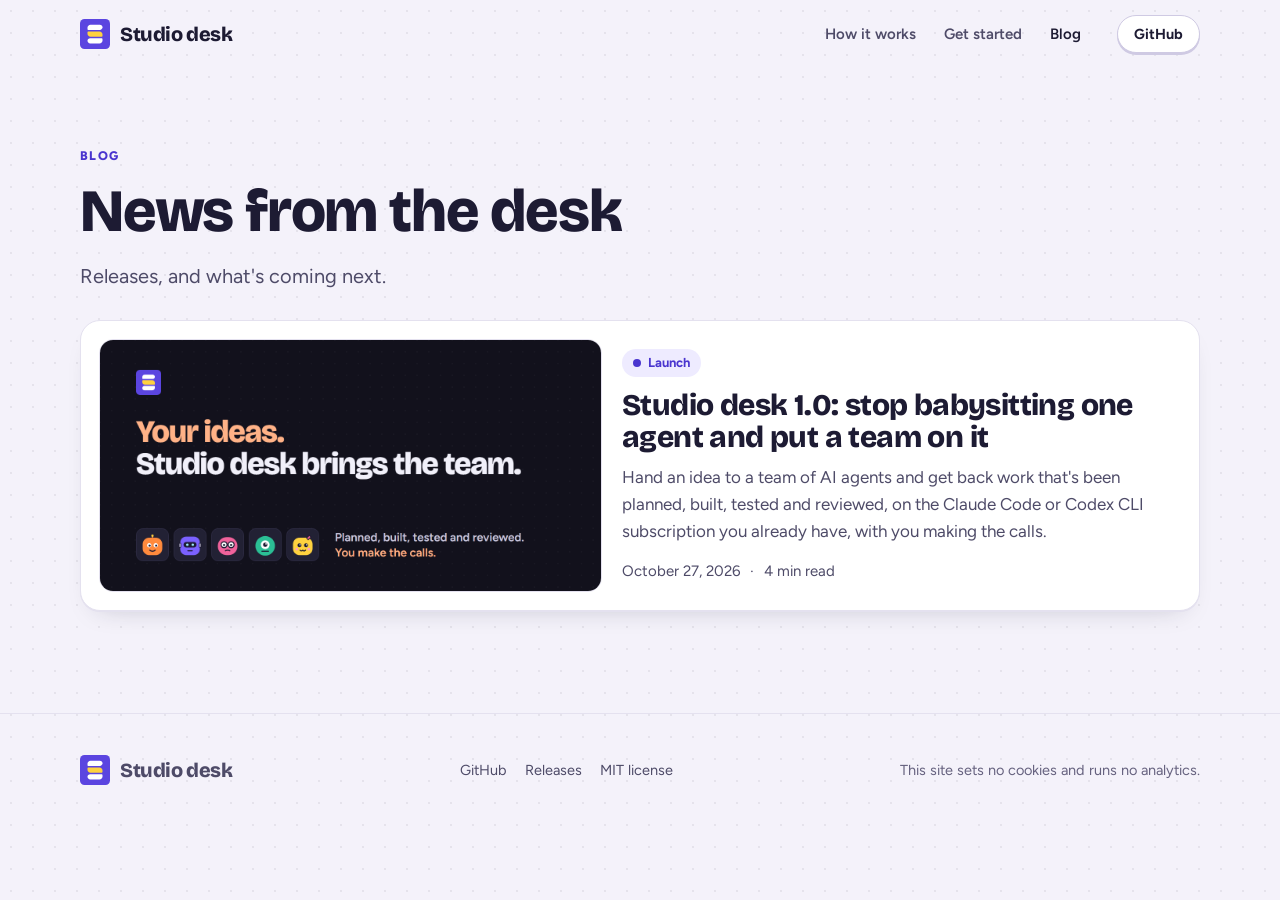
==== blog/index.html @ 4adb3b10 "Studio desk's landing page and launch post, in the app's own look Co-Authored-By: Claude Opus 5.5 <n" ====
<!doctype html>
<html lang="en">
  <head>
    <meta charset="utf-8" />
    <meta name="viewport" content="width=device-width, initial-scale=1" />
    <title>Blog · Studio desk</title>
    <meta name="description" content="News from Studio desk: releases, and what's coming next." />
    <meta name="theme-color" content="#12111c" media="(prefers-color-scheme: dark)" />
    <meta name="theme-color" content="#f4f2fa" media="(prefers-color-scheme: light)" />
    <link rel="canonical" href="https://studiodesk.github.io/blog/" />
    <link rel="icon" type="image/svg+xml" href="../assets/logo.svg" />
    <link rel="preload" href="../assets/fonts/bricolage-grotesque-latin-opsz-normal.woff2" as="font" type="font/woff2" crossorigin />
    <link rel="preload" href="../assets/fonts/figtree-latin-wght-normal.woff2" as="font" type="font/woff2" crossorigin />
    <link rel="stylesheet" href="../assets/site.css" />
    <meta property="og:type" content="website" />
    <meta property="og:site_name" content="Studio desk" />
    <meta property="og:title" content="The Studio desk blog" />
    <meta property="og:description" content="News from Studio desk: releases, and what's coming next." />
    <meta property="og:url" content="https://studiodesk.github.io/blog/" />
    <meta property="og:image" content="https://studiodesk.github.io/assets/social-preview.png" />
    <meta name="twitter:card" content="summary_large_image" />
    <script>
      document.documentElement.classList.add('js');
    </script>
    <script src="../assets/site.js" defer></script>
  </head>
  <body>
    <a class="skip" href="#main">Skip to the posts</a>

    <header class="nav">
      <div class="wrap nav__inner">
        <a class="brand" href="../"><img src="../assets/logo.svg" alt="" width="30" height="30" />Studio desk</a>
        <nav class="nav__links" aria-label="Site">
          <a class="nav__hide" href="../#how">How it works</a>
          <a class="nav__hide" href="../#start">Get started</a>
          <a href="./" aria-current="page">Blog</a>
        </nav>
        <a class="btn btn--sm" href="https://github.com/studiodesk/studio-desk">GitHub</a>
      </div>
    </header>

    <main id="main" class="wrap">
      <header class="post-head">
        <span class="eyebrow enter" style="--i: 0">Blog</span>
        <h1 class="enter" style="--i: 1; margin-top: 12px">News from the desk</h1>
        <p class="lead enter" style="--i: 2">Releases, and what's coming next.</p>
      </header>
      <ul class="posts">
        <li class="enter" style="--i: 3">
          <a class="post-card card" href="studio-desk-1-0/">
            <img src="../assets/social-preview.png" width="1280" height="640" alt="" />
            <div>
              <span class="chip chip--brand"><span class="chip__dot"></span>Launch</span>
              <h2 style="margin-top: 12px">Studio desk 1.0: stop babysitting one agent and put a team on it</h2>
              <p>
                Hand an idea to a team of AI agents and get back work that's been planned, built, tested and reviewed, on
                the Claude Code or Codex CLI subscription you already have, with you making the calls.
              </p>
              <p class="post-meta"><time datetime="2026-10-27">October 27, 2026</time><span aria-hidden="true">·</span><span>4 min read</span></p>
            </div>
          </a>
        </li>
      </ul>
      <div style="height: clamp(56px, 8vw, 104px)"></div>
    </main>

    <footer class="footer">
      <div class="wrap footer__inner">
        <a class="brand" href="../"><img src="../assets/logo.svg" alt="" width="30" height="30" />Studio desk</a>
        <nav aria-label="More">
          <a href="https://github.com/studiodesk/studio-desk">GitHub</a>
          <a href="https://github.com/studiodesk/studio-desk/releases">Releases</a>
          <a href="https://github.com/studiodesk/studio-desk/blob/main/LICENSE">MIT license</a>
        </nav>
        <p>This site sets no cookies and runs no analytics.</p>
      </div>
    </footer>
  </body>
</html>
---- assets/site.css ----
/* Studio desk's site. Colors, type, cards, chips, buttons and the agents' motion come from the app's design system
   (dashboard/src/design: tokens.css and bundle.css), so the site and the app look like one product. Dark is the
   app's first theme; the site follows the visitor's system. Every font is served from here; nothing is fetched from
   anywhere else, and nothing tracks the visitor. */

@font-face {
  font-family: 'Bricolage Grotesque';
  src: url(fonts/bricolage-grotesque-latin-opsz-normal.woff2) format('woff2-variations');
  font-weight: 200 800;
  font-display: swap;
}
@font-face {
  font-family: 'Figtree';
  src: url(fonts/figtree-latin-wght-normal.woff2) format('woff2-variations');
  font-weight: 300 900;
  font-display: swap;
}
@font-face {
  font-family: 'JetBrains Mono';
  src: url(fonts/jetbrains-mono-latin-wght-normal.woff2) format('woff2-variations');
  font-weight: 100 800;
  font-display: swap;
}

:root {
  color-scheme: dark;
  --bg: #12111c;
  --bg-dot: rgba(255, 255, 255, 0.045);
  --surface: #1b1a29;
  --surface-2: #222134;
  --ink: #f1f0fa;
  --ink-2: #c9c6dd;
  --ink-3: #a29ebd;
  --line: #2c2a41;
  --line-2: #3b3956;
  --brand: #6b57f2;
  --brand-press: #5641e0;
  --brand-soft: #2a2552;
  --brand-text: #b9afff;
  --link-hover: #d6cfff;
  --you: #ffb287;
  --you-soft: #3b2417;
  --you-dot: #ff8a4c;
  --live: #86d3f8;
  --live-soft: #12303f;
  --live-dot: #3db5f0;
  --ok: #86e3b4;
  --ok-soft: #12301f;
  --ok-dot: #3ccb83;
  --wait: #bebad4;
  --wait-soft: #26253a;
  --bad: #ffa1c3;
  --bad-soft: #3a1727;
  --bad-dot: #f0679a;
  --code-bg: #15141f;
  --nav-bg: rgba(18, 17, 28, 0.78);
  --glow: rgba(107, 87, 242, 0.22);
  --shadow-card: 0 1px 0 rgba(0, 0, 0, 0.4), 0 14px 30px -18px rgba(0, 0, 0, 0.7);
  --shadow-lift: 0 1px 0 rgba(0, 0, 0, 0.4), 0 24px 44px -22px rgba(0, 0, 0, 0.8);
  --shadow-button: 0 2px 0 #3b3956;
  --shadow-button-primary: 0 3px 0 #5641e0;
  --font-display: 'Bricolage Grotesque', 'Figtree', system-ui, sans-serif;
  --font-sans: 'Figtree', system-ui, -apple-system, 'Segoe UI', sans-serif;
  --font-mono: 'JetBrains Mono', ui-monospace, 'Cascadia Mono', Consolas, monospace;
  --radius-sm: 8px;
  --radius-md: 14px;
  --radius-lg: 16px;
  --radius-xl: 20px;
  --ease: cubic-bezier(0.2, 0.7, 0.2, 1);
  --page: 1120px;
  --gutter: clamp(16px, 4vw, 32px);
}
@media (prefers-color-scheme: light) {
  :root {
    color-scheme: light;
    --bg: #f4f2fa;
    --bg-dot: rgba(29, 27, 51, 0.07);
    --surface: #ffffff;
    --surface-2: #f8f7fc;
    --ink: #1d1b33;
    --ink-2: #4e4b68;
    --ink-3: #66627f;
    --line: #e4e1ef;
    --line-2: #cfcae3;
    --brand: #5b45e0;
    --brand-press: #3f2bb8;
    --brand-soft: #eeebff;
    --brand-text: #4a35cf;
    --link-hover: #3f2bb8;
    --you: #b3420a;
    --you-soft: #ffeee3;
    --you-dot: #f26a21;
    --live: #0b6a99;
    --live-soft: #e1f2fb;
    --live-dot: #1a9be0;
    --ok: #127a48;
    --ok-soft: #e1f4e9;
    --ok-dot: #22a866;
    --wait: #585472;
    --wait-soft: #edecf3;
    --bad: #b4235a;
    --bad-soft: #fde6ee;
    --bad-dot: #e2457f;
    --code-bg: #f8f7fc;
    --nav-bg: rgba(244, 242, 250, 0.8);
    --glow: rgba(91, 69, 224, 0.14);
    --shadow-card: 0 1px 0 #e4e1ef, 0 12px 28px -18px rgba(29, 27, 51, 0.28);
    --shadow-lift: 0 1px 0 #e4e1ef, 0 22px 40px -20px rgba(29, 27, 51, 0.32);
    --shadow-button: 0 2px 0 #cfcae3;
    --shadow-button-primary: 0 3px 0 #3f2bb8;
  }
}

/* Base */
* {
  box-sizing: border-box;
}
html {
  scroll-behavior: smooth;
  scroll-padding-top: 84px;
}
body {
  margin: 0;
  font-family: var(--font-sans);
  font-size: 17px;
  line-height: 1.6;
  color: var(--ink);
  background-color: var(--bg);
  background-image: radial-gradient(var(--bg-dot) 1px, transparent 1.2px);
  background-size: 22px 22px;
  -webkit-font-smoothing: antialiased;
  overflow-x: hidden;
}
h1,
h2,
h3 {
  margin: 0;
  font-family: var(--font-display);
  font-weight: 800;
  letter-spacing: -0.02em;
  line-height: 1.08;
}
p {
  margin: 0;
}
a {
  color: var(--brand-text);
  text-underline-offset: 3px;
}
a:hover {
  color: var(--link-hover);
}
:focus-visible {
  outline: 2px solid var(--brand);
  outline-offset: 3px;
  border-radius: 6px;
}
code,
kbd {
  font-family: var(--font-mono);
  font-size: 0.88em;
  font-variant-ligatures: none;
}
p code,
li code {
  padding: 1px 6px;
  border-radius: 6px;
  background: var(--surface-2);
  border: 1px solid var(--line);
}
.wrap {
  width: 100%;
  max-width: calc(var(--page) + 2 * var(--gutter));
  margin: 0 auto;
  padding: 0 var(--gutter);
}
.skip {
  position: absolute;
  left: 12px;
  top: -60px;
  z-index: 50;
  padding: 10px 14px;
  border-radius: 10px;
  background: var(--brand);
  color: #fff;
}
.skip:focus {
  top: 12px;
}
.sr {
  position: absolute;
  width: 1px;
  height: 1px;
  overflow: hidden;
  clip-path: inset(50%);
  white-space: nowrap;
}

/* Type helpers */
.eyebrow {
  display: inline-block;
  font-size: 12.5px;
  font-weight: 800;
  letter-spacing: 0.1em;
  text-transform: uppercase;
  color: var(--brand-text);
}
.lead {
  font-size: clamp(18px, 2vw, 20px);
  line-height: 1.55;
  color: var(--ink-2);
}
.you {
  color: var(--you);
}
.muted {
  color: var(--ink-3);
}

/* Buttons (the app's sd-btn, a size up) */
.btn {
  display: inline-flex;
  align-items: center;
  justify-content: center;
  gap: 10px;
  min-height: 48px;
  padding: 0 22px;
  border-radius: 999px;
  border: 1.5px solid var(--line-2);
  background: var(--surface);
  color: var(--ink);
  box-shadow: var(--shadow-button);
  font: 700 16px/1 var(--font-sans);
  white-space: nowrap;
  text-decoration: none;
  transition:
    transform 0.18s var(--ease),
    box-shadow 0.18s var(--ease),
    background-color 0.18s;
}
.btn:hover {
  transform: translateY(-2px);
  color: var(--ink);
}
.btn:active {
  transform: translateY(1px);
  box-shadow: none;
}
.btn--primary {
  background: var(--brand);
  border-color: var(--brand-press);
  color: #fff;
  box-shadow: var(--shadow-button-primary);
}
.btn--primary:hover {
  color: #fff;
}
.btn--sm {
  min-height: 38px;
  padding: 0 16px;
  font-size: 14.5px;
}
.btn svg {
  flex: none;
}

/* Chips (the app's sd-chip) */
.chip {
  display: inline-flex;
  align-items: center;
  gap: 7px;
  height: 28px;
  padding: 0 11px;
  border-radius: 999px;
  font-size: 13px;
  font-weight: 700;
  line-height: 1;
  white-space: nowrap;
  background: var(--wait-soft);
  color: var(--wait);
  transition:
    background-color 0.35s,
    color 0.35s;
}
.chip__dot {
  width: 8px;
  height: 8px;
  border-radius: 50%;
  background: currentColor;
  flex: none;
}
.chip--live {
  background: var(--live-soft);
  color: var(--live);
}
.chip--live .chip__dot {
  background: var(--live-dot);
  animation: blink 1.4s ease-in-out infinite;
}
.chip--you {
  background: var(--you-soft);
  color: var(--you);
}
.chip--you .chip__dot {
  background: var(--you-dot);
  animation: blink 1.4s ease-in-out infinite;
}
.chip--ok {
  background: var(--ok-soft);
  color: var(--ok);
}
.chip--ok .chip__dot {
  background: var(--ok-dot);
}
.chip--bad {
  background: var(--bad-soft);
  color: var(--bad);
}
.chip--bad .chip__dot {
  background: var(--bad-dot);
}
.chip--brand {
  background: var(--brand-soft);
  color: var(--brand-text);
}

/* Cards (the app's sd-card) */
.card {
  background: var(--surface);
  border: 1.5px solid var(--line);
  border-radius: var(--radius-xl);
  box-shadow: var(--shadow-card);
}

/* Navigation */
.nav {
  position: sticky;
  top: 0;
  z-index: 20;
  border-bottom: 1.5px solid transparent;
  transition:
    background-color 0.25s,
    border-color 0.25s;
}
.nav.is-scrolled {
  background: var(--nav-bg);
  border-bottom-color: var(--line);
  backdrop-filter: blur(14px) saturate(140%);
  -webkit-backdrop-filter: blur(14px) saturate(140%);
}
.nav__inner {
  display: flex;
  align-items: center;
  gap: 24px;
  height: 68px;
}
.brand {
  display: inline-flex;
  align-items: center;
  gap: 10px;
  font-family: var(--font-display);
  font-size: 20px;
  font-weight: 800;
  letter-spacing: -0.02em;
  color: var(--ink);
  text-decoration: none;
}
.brand:hover {
  color: var(--ink);
}
.brand img {
  width: 30px;
  height: 30px;
  transition: transform 0.4s var(--ease);
}
.brand:hover img {
  transform: rotate(-8deg) scale(1.06);
}
.nav__links {
  display: flex;
  gap: 4px;
  margin-left: auto;
}
.nav__links a {
  padding: 8px 12px;
  border-radius: 999px;
  font-size: 15px;
  font-weight: 600;
  color: var(--ink-2);
  text-decoration: none;
  transition:
    background-color 0.2s,
    color 0.2s;
}
.nav__links a:hover {
  background: var(--surface-2);
  color: var(--ink);
}
.nav__links a[aria-current='page'] {
  color: var(--ink);
}
@media (max-width: 760px) {
  .nav__links .nav__hide {
    display: none;
  }
}
@media (max-width: 460px) {
  .nav__links {
    display: none;
  }
  .nav .btn {
    margin-left: auto;
  }
}

/* Hero */
.hero {
  position: relative;
  padding: clamp(40px, 7vw, 88px) 0 clamp(48px, 7vw, 96px);
  /* the glow behind it never widens the page */
  overflow-x: clip;
}
.hero::before {
  content: '';
  position: absolute;
  inset: -10% 0 auto 50%;
  width: min(900px, 90vw);
  height: 640px;
  transform: translateX(-30%);
  background: radial-gradient(closest-side, var(--glow), transparent);
  pointer-events: none;
  z-index: -1;
}
.hero__grid {
  display: grid;
  grid-template-columns: minmax(0, 1fr);
  gap: clamp(36px, 5vw, 56px);
  align-items: center;
}
@media (min-width: 980px) {
  .hero__grid {
    grid-template-columns: minmax(0, 1.02fr) minmax(0, 1fr);
  }
}
.hero h1 {
  font-size: clamp(40px, 4.4vw, 62px);
  line-height: 1.04;
  letter-spacing: -0.03em;
}
@media (max-width: 979px) {
  .hero h1 {
    font-size: clamp(40px, 8.4vw, 64px);
  }
}
.hero h1 .line {
  display: block;
  text-wrap: balance;
}
.hero .lead {
  margin-top: 22px;
  max-width: 34em;
}
.hero__actions {
  display: flex;
  flex-wrap: wrap;
  align-items: center;
  gap: 12px;
  margin-top: 30px;
}
.hero__facts {
  display: flex;
  flex-wrap: wrap;
  gap: 8px;
  margin-top: 26px;
}

/* Entrance on load, then reveal on scroll. Without scripts, everything simply shows. */
.js .enter {
  opacity: 0;
  transform: translateY(14px);
  animation: enter 0.8s var(--ease) forwards;
  animation-delay: calc(var(--i, 0) * 90ms + 80ms);
}
.js .reveal {
  opacity: 0;
  transform: translateY(22px);
  transition:
    opacity 0.7s var(--ease),
    transform 0.7s var(--ease);
  transition-delay: calc(var(--i, 0) * 80ms);
}
.js .reveal.is-in {
  opacity: 1;
  transform: none;
}

/* The flow: one idea through the team, drawn with the app's faces, chips and stage colors. Decorative: the steps
   under "From idea to done" say the same in words. */
.flow {
  position: relative;
  padding: 20px;
  border-radius: 24px;
  overflow: hidden;
}
.flow__top {
  display: flex;
  align-items: center;
  justify-content: space-between;
  gap: 12px;
}
.flow__title {
  font-family: var(--font-display);
  font-size: 15px;
  font-weight: 800;
  letter-spacing: -0.01em;
  color: var(--ink-2);
}
.flow__idea {
  display: flex;
  gap: 12px;
  align-items: flex-start;
  margin-top: 14px;
  padding: 14px 16px;
  border-radius: var(--radius-lg);
  background: var(--surface-2);
  border: 1.5px solid var(--line);
}
.flow__bulb {
  flex: none;
  display: grid;
  place-items: center;
  width: 30px;
  height: 30px;
  border-radius: 10px;
  background: var(--you-soft);
  color: var(--you);
}
.flow__idea-label {
  display: block;
  font-size: 12px;
  font-weight: 800;
  letter-spacing: 0.08em;
  text-transform: uppercase;
  color: var(--ink-3);
}
.flow__idea-text {
  display: block;
  min-height: 1.5em;
  font-size: 15.5px;
  font-weight: 600;
  line-height: 1.45;
}
.flow__caret {
  display: inline-block;
  width: 2px;
  height: 1.05em;
  margin-left: 1px;
  vertical-align: -0.15em;
  background: var(--brand-text);
  animation: blink 0.9s steps(1) infinite;
}
.flow__caret[hidden] {
  display: none;
}
.flow__track {
  position: relative;
  display: grid;
  grid-template-columns: repeat(5, minmax(0, 1fr));
  gap: 8px;
  margin-top: 16px;
}
.flow__rail {
  position: absolute;
  left: 10%;
  right: 10%;
  top: 34px;
  height: 3px;
  border-radius: 3px;
  background: var(--line);
}
.flow__rail-fill {
  position: absolute;
  inset: 0 auto 0 0;
  width: 0;
  border-radius: 3px;
  background: linear-gradient(90deg, var(--brand), var(--live-dot));
  transition:
    width 0.7s var(--ease),
    background 0.4s;
}
.flow__rail-fill.is-back {
  background: linear-gradient(90deg, var(--brand), var(--bad-dot));
}
.station {
  position: relative;
  display: flex;
  flex-direction: column;
  align-items: center;
  gap: 7px;
  min-width: 0;
  padding: 10px 4px 10px;
  border-radius: var(--radius-lg);
  text-align: center;
}
.station__tile {
  position: relative;
  display: grid;
  place-items: center;
  width: 52px;
  height: 52px;
  border-radius: 16px;
  background: var(--surface-2);
  border: 2px solid var(--line);
  transition:
    border-color 0.35s,
    transform 0.35s var(--ease),
    box-shadow 0.35s;
}
.station__badge {
  position: absolute;
  right: -7px;
  top: -7px;
  display: grid;
  place-items: center;
  width: 20px;
  height: 20px;
  border-radius: 50%;
  border: 2px solid var(--surface);
  color: #fff;
  font-size: 11px;
  font-weight: 900;
  line-height: 1;
  opacity: 0;
  transform: scale(0.4);
  transition:
    opacity 0.3s,
    transform 0.35s var(--ease),
    background-color 0.3s;
}
.station__role {
  font-size: 13px;
  font-weight: 700;
  color: var(--ink-2);
}
.station__note {
  min-height: 1.3em;
  font-size: 11.5px;
  line-height: 1.3;
  color: var(--ink-3);
  transition: color 0.3s;
}
.station[data-state='active'] .station__tile {
  border-color: var(--live-dot);
  transform: translateY(-3px);
  box-shadow: 0 0 0 4px var(--live-soft);
  animation: ring 1.6s ease-out infinite;
}
.station[data-state='active'] .station__note {
  color: var(--live);
}
.station[data-role='you'][data-state='active'] .station__tile {
  border-color: var(--you-dot);
  border-style: dashed;
  box-shadow: 0 0 0 4px var(--you-soft);
  animation: ring-you 1.6s ease-out infinite;
}
.station[data-role='you'][data-state='active'] .station__note {
  color: var(--you);
}
.station[data-state='done'] .station__tile {
  border-color: var(--ok-dot);
}
.station[data-state='done'] .station__badge {
  opacity: 1;
  transform: none;
  background: var(--ok-dot);
}
.station[data-state='back'] .station__tile {
  border-color: var(--bad-dot);
}
.station[data-state='back'] .station__badge {
  opacity: 1;
  transform: none;
  background: var(--bad-dot);
}
.station[data-state='back'] .station__note {
  color: var(--bad);
}
.you-face {
  display: grid;
  place-items: center;
  width: 38px;
  height: 38px;
  border-radius: 12px;
  background: var(--you-dot);
  color: #1d1b33;
}
.flow__log {
  list-style: none;
  margin: 14px 0 0;
  padding: 12px 14px;
  height: 148px;
  overflow: hidden;
  border-radius: var(--radius-md);
  background: var(--code-bg);
  border: 1.5px solid var(--line);
  font-family: var(--font-mono);
  font-size: 12.5px;
  line-height: 1.55;
  display: flex;
  flex-direction: column;
  justify-content: flex-end;
  -webkit-mask-image: linear-gradient(transparent, #000 38%);
  mask-image: linear-gradient(transparent, #000 38%);
}
.flow__log:empty::before {
  content: 'Every step lands here, on the record.';
  color: var(--ink-3);
  font-family: var(--font-sans);
  font-size: 14px;
}
.flow__log li {
  display: flex;
  gap: 8px;
  padding: 2px 0;
  animation: logline 0.45s var(--ease);
}
.flow__log .who {
  flex: none;
  font-weight: 700;
}
.flow__log .what {
  color: var(--ink-2);
  min-width: 0;
}
.who--planner {
  color: #ff8a3d;
}
.who--you {
  color: var(--you);
}
.who--agent {
  color: var(--brand-text);
}
.who--checks {
  color: #2bbf95;
}
.who--reviewer {
  color: #f0629b;
}
.who--done {
  color: var(--ok);
}
@media (max-width: 520px) {
  .flow {
    padding: 14px;
  }
  .station__tile {
    width: 44px;
    height: 44px;
    border-radius: 14px;
  }
  .flow__rail {
    top: 30px;
  }
  .station__note {
    display: none;
  }
  .station__role {
    font-size: 11.5px;
  }
}

/* Sections */
.section {
  padding: clamp(56px, 8vw, 104px) 0;
}
.section--tint {
  background: linear-gradient(180deg, transparent, var(--surface) 18%, var(--surface) 82%, transparent);
}
.section__head {
  max-width: 44em;
  margin-bottom: clamp(28px, 4vw, 44px);
}
.section__head h2 {
  margin-top: 10px;
  font-size: clamp(32px, 4.4vw, 48px);
}
.section__head .lead {
  margin-top: 14px;
}

/* From idea to done: numbered steps on a line that draws itself */
.steps {
  position: relative;
  display: grid;
  gap: 14px;
  margin: 0;
  padding: 0;
  list-style: none;
  counter-reset: step;
}
@media (min-width: 900px) {
  .steps {
    grid-template-columns: repeat(3, minmax(0, 1fr));
  }
}
.step {
  position: relative;
  display: flex;
  gap: 14px;
  padding: 20px;
  counter-increment: step;
  transition:
    transform 0.25s var(--ease),
    box-shadow 0.25s var(--ease),
    border-color 0.25s;
}
.step::before {
  content: counter(step);
  flex: none;
  display: grid;
  place-items: center;
  width: 34px;
  height: 34px;
  border-radius: 11px;
  background: var(--brand-soft);
  color: var(--brand-text);
  font-family: var(--font-display);
  font-weight: 800;
}
.step--you::before {
  background: var(--you-soft);
  color: var(--you);
}
.step h3 {
  font-size: 18px;
  letter-spacing: -0.01em;
}
.step p {
  margin-top: 4px;
  font-size: 15.5px;
  color: var(--ink-2);
}
.step:hover,
.feature:hover {
  transform: translateY(-3px);
  box-shadow: var(--shadow-lift);
  border-color: var(--line-2);
}
.example {
  display: grid;
  gap: 18px;
  align-items: center;
  margin-top: 22px;
  padding: 22px 24px;
  border-radius: var(--radius-xl);
  border: 1.5px dashed var(--line-2);
}
@media (min-width: 900px) {
  .example {
    grid-template-columns: auto minmax(0, 1fr);
  }
}
.example p {
  color: var(--ink-2);
}
.example strong {
  color: var(--ink);
}

/* Why you'll like it */
.features {
  display: grid;
  gap: 16px;
}
@media (min-width: 720px) {
  .features {
    grid-template-columns: repeat(2, minmax(0, 1fr));
  }
}
@media (min-width: 1040px) {
  .features {
    grid-template-columns: repeat(6, minmax(0, 1fr));
  }
  .feature {
    grid-column: span 2;
  }
  .feature--wide {
    grid-column: span 3;
  }
}
.feature {
  padding: 26px;
  transition:
    transform 0.25s var(--ease),
    box-shadow 0.25s var(--ease),
    border-color 0.25s;
}
.feature__icon {
  display: grid;
  place-items: center;
  width: 46px;
  height: 46px;
  border-radius: 14px;
  background: var(--brand-soft);
  color: var(--brand-text);
  transition: transform 0.4s var(--ease);
}
.feature:hover .feature__icon {
  transform: rotate(-6deg) scale(1.06);
}
.feature__icon--ok {
  background: var(--ok-soft);
  color: var(--ok);
}
.feature__icon--you {
  background: var(--you-soft);
  color: var(--you);
}
.feature__icon--live {
  background: var(--live-soft);
  color: var(--live);
}
.feature h3 {
  margin-top: 16px;
  font-size: 22px;
}
.feature p {
  margin-top: 8px;
  color: var(--ink-2);
}
.feature .faces {
  margin-top: 18px;
}

/* Faces in a row, each on the app's agent tile */
.faces {
  display: flex;
  flex-wrap: wrap;
  gap: 8px;
}
.face-tile {
  display: grid;
  place-items: center;
  width: 52px;
  height: 52px;
  border-radius: 15px;
  background: var(--surface-2);
  border: 2px solid var(--line);
  transition: transform 0.3s var(--ease);
}
.face-tile:hover {
  transform: translateY(-4px) rotate(-4deg);
}
.faces--big .face-tile {
  width: 64px;
  height: 64px;
  border-radius: 18px;
}

/* Get started */
.start {
  display: grid;
  gap: 16px;
}
@media (min-width: 900px) {
  .start {
    grid-template-columns: minmax(0, 1fr) minmax(0, 1.15fr);
  }
}
.start .card {
  padding: 26px;
}
.start h3 {
  font-size: 22px;
}
.needs {
  display: grid;
  gap: 12px;
  margin: 16px 0 0;
  padding: 0;
  list-style: none;
}
.needs li {
  display: flex;
  gap: 12px;
  align-items: flex-start;
  color: var(--ink-2);
}
.needs li strong {
  color: var(--ink);
}
.tick {
  flex: none;
  display: grid;
  place-items: center;
  width: 24px;
  height: 24px;
  margin-top: 2px;
  border-radius: 8px;
  background: var(--ok-soft);
  color: var(--ok);
}
.terminal {
  margin-top: 16px;
  border-radius: var(--radius-lg);
  background: var(--code-bg);
  border: 1.5px solid var(--line);
  overflow: hidden;
}
.terminal__bar {
  display: flex;
  gap: 6px;
  padding: 10px 14px;
  border-bottom: 1.5px solid var(--line);
}
.terminal__bar span {
  width: 10px;
  height: 10px;
  border-radius: 50%;
  background: var(--line-2);
}
.terminal ol {
  margin: 0;
  padding: 16px 18px 18px;
  list-style: none;
  counter-reset: cmd;
  font-family: var(--font-mono);
  font-size: 14px;
  line-height: 1.6;
}
.terminal li {
  display: flex;
  gap: 12px;
  padding: 5px 0;
  counter-increment: cmd;
}
.terminal li::before {
  content: counter(cmd);
  flex: none;
  width: 1.4em;
  color: var(--ink-3);
}
.terminal .note {
  font-family: var(--font-sans);
  font-size: 15px;
  color: var(--ink-2);
}
.terminal .cmd {
  color: var(--brand-text);
  font-weight: 600;
}
.after {
  margin-top: 16px;
  color: var(--ink-2);
  font-size: 15.5px;
}

/* Good to know */
.limits {
  display: grid;
  gap: 12px;
  margin: 0;
  padding: 0;
  list-style: none;
}
@media (min-width: 900px) {
  .limits {
    grid-template-columns: repeat(2, minmax(0, 1fr));
  }
}
.limits li {
  padding: 18px 20px;
  border-radius: var(--radius-lg);
  background: var(--surface);
  border: 1.5px solid var(--line);
  color: var(--ink-2);
  font-size: 15.5px;
}
.limits strong {
  display: block;
  margin-bottom: 2px;
  color: var(--ink);
  font-size: 16.5px;
}

/* Questions */
.faq {
  display: grid;
  gap: 10px;
  max-width: 820px;
}
.faq details {
  border-radius: var(--radius-lg);
  background: var(--surface);
  border: 1.5px solid var(--line);
  transition: border-color 0.25s;
}
.faq details[open] {
  border-color: var(--line-2);
}
.faq summary {
  display: flex;
  align-items: center;
  justify-content: space-between;
  gap: 16px;
  padding: 18px 20px;
  font-family: var(--font-display);
  font-size: 18.5px;
  font-weight: 700;
  letter-spacing: -0.01em;
  cursor: pointer;
  list-style: none;
}
.faq summary::-webkit-details-marker {
  display: none;
}
.faq summary::after {
  content: '';
  flex: none;
  width: 10px;
  height: 10px;
  margin-right: 4px;
  border-right: 2.5px solid var(--ink-3);
  border-bottom: 2.5px solid var(--ink-3);
  transform: translateY(-3px) rotate(45deg);
  transition: transform 0.3s var(--ease);
}
.faq details[open] summary::after {
  transform: translateY(2px) rotate(225deg);
}
.faq details p {
  padding: 0 20px 20px;
  color: var(--ink-2);
}
.faq details[open] p {
  animation: enter 0.45s var(--ease);
}

/* Closing call */
.cta {
  position: relative;
  overflow: hidden;
  display: grid;
  gap: 26px;
  justify-items: center;
  padding: clamp(36px, 6vw, 64px) clamp(20px, 5vw, 56px);
  border-radius: 28px;
  text-align: center;
  background:
    radial-gradient(120% 140% at 50% 0%, var(--glow), transparent 60%),
    var(--surface);
}
.cta h2 {
  font-size: clamp(32px, 4.6vw, 52px);
}
.cta .lead {
  max-width: 34em;
}

/* Footer */
.footer {
  padding: 40px 0 56px;
  border-top: 1.5px solid var(--line);
  color: var(--ink-3);
  font-size: 14.5px;
}
.footer__inner {
  display: flex;
  flex-wrap: wrap;
  gap: 16px 32px;
  align-items: center;
  justify-content: space-between;
}
.footer nav {
  display: flex;
  flex-wrap: wrap;
  gap: 18px;
}
.footer a {
  color: var(--ink-2);
  text-decoration: none;
}
.footer a:hover {
  color: var(--ink);
}

/* Blog: a post reads in one centered column */
.wrap.post {
  max-width: calc(800px + 2 * var(--gutter));
}
.post-head {
  padding: clamp(40px, 6vw, 72px) 0 28px;
}
.post-head h1 {
  max-width: 18em;
  font-size: clamp(36px, 5.4vw, 60px);
  line-height: 1.05;
}
.post-head .lead {
  margin-top: 18px;
  max-width: 36em;
}
.post-meta {
  display: flex;
  flex-wrap: wrap;
  gap: 10px;
  align-items: center;
  margin-top: 22px;
  color: var(--ink-3);
  font-size: 15px;
}
.post-art {
  overflow: hidden;
  margin: 0 0 clamp(28px, 4vw, 44px);
  border-radius: 22px;
  border: 1.5px solid var(--line);
  box-shadow: var(--shadow-card);
}
.post-art img {
  display: block;
  width: 100%;
  height: auto;
}
.prose {
  max-width: 44rem;
  font-size: 18px;
  line-height: 1.7;
}
.prose > * + * {
  margin-top: 1.1em;
}
.prose h2 {
  margin-top: 1.9em;
  font-size: clamp(26px, 3vw, 32px);
}
.prose ul {
  padding-left: 1.2em;
}
.prose li + li {
  margin-top: 0.45em;
}
.prose li::marker {
  color: var(--brand-text);
}
.prose strong {
  color: var(--ink);
}
.prose .tagline {
  font-family: var(--font-display);
  font-size: 1.15em;
  font-weight: 800;
  letter-spacing: -0.01em;
}
.posts {
  display: grid;
  gap: 16px;
  margin: 0;
  padding: 0;
  list-style: none;
}
.post-card {
  display: grid;
  gap: 20px;
  padding: 18px;
  color: inherit;
  text-decoration: none;
  transition:
    transform 0.25s var(--ease),
    box-shadow 0.25s var(--ease),
    border-color 0.25s;
}
@media (min-width: 820px) {
  .post-card {
    grid-template-columns: minmax(0, 0.9fr) minmax(0, 1fr);
    align-items: center;
  }
}
.post-card:hover {
  transform: translateY(-3px);
  box-shadow: var(--shadow-lift);
  border-color: var(--line-2);
  color: inherit;
}
.post-card img {
  display: block;
  width: 100%;
  height: auto;
  border-radius: 14px;
  border: 1.5px solid var(--line);
}
.post-card h2 {
  font-size: clamp(24px, 3vw, 30px);
}
.post-card p {
  margin-top: 10px;
  color: var(--ink-2);
}
.post-card .post-meta {
  margin-top: 14px;
}

/* A face drawn in by tools/build-faces.mjs; in the flow, its happy eyes show once its station is done */
.face {
  display: inline-grid;
  place-items: center;
  line-height: 0;
}
.face .face-happy,
.station[data-state='done'] .face .face-open {
  display: none;
}
.station[data-state='done'] .face .face-happy {
  display: block;
}

/* The agents' faces move as they do in the app (bundle.css: sd-avatar) */
.sd-avatar {
  flex: none;
  overflow: visible;
}
.sd-avatar g {
  transform-box: fill-box;
  transform-origin: center;
}
.sd-avatar .sd-avatar__top {
  transform-origin: center bottom;
}
.sd-avatar[data-state='idle'] .sd-avatar__eyes {
  animation: sd-avatar-blink calc(4.2s * var(--tempo, 1)) var(--delay, 0s) infinite;
}
.sd-avatar[data-state='working'] .sd-avatar__whole {
  animation: sd-avatar-bob calc(1.1s * var(--tempo, 1)) ease-in-out var(--delay, 0s) infinite;
}
.sd-avatar[data-state='working'] .sd-avatar__eyes {
  animation: sd-avatar-blink calc(3.1s * var(--tempo, 1)) var(--delay, 0s) infinite;
}
.sd-avatar[data-state='working'] .sd-avatar__top {
  animation: sd-avatar-sway calc(1.1s * var(--tempo, 1)) ease-in-out var(--delay, 0s) infinite;
}
.sd-avatar[data-state='thinking'] .sd-avatar__pupils {
  animation: sd-avatar-look calc(2.6s * var(--tempo, 1)) ease-in-out var(--delay, 0s) infinite;
}
.sd-avatar[data-state='done'] .sd-avatar__whole {
  animation: sd-avatar-hop 1.6s ease-out 1;
}
.sd-avatar[data-state='stuck'] .sd-avatar__whole {
  transform: rotate(-6deg);
}

@keyframes enter {
  from {
    opacity: 0;
    transform: translateY(14px);
  }
  to {
    opacity: 1;
    transform: none;
  }
}
@keyframes logline {
  from {
    opacity: 0;
    transform: translateY(8px);
  }
  to {
    opacity: 1;
    transform: none;
  }
}
@keyframes blink {
  0%,
  100% {
    opacity: 1;
  }
  50% {
    opacity: 0.35;
  }
}
@keyframes ring {
  0% {
    box-shadow: 0 0 0 0 var(--live-dot);
  }
  70% {
    box-shadow: 0 0 0 10px transparent;
  }
  100% {
    box-shadow: 0 0 0 0 transparent;
  }
}
@keyframes ring-you {
  0% {
    box-shadow: 0 0 0 0 var(--you-dot);
  }
  70% {
    box-shadow: 0 0 0 10px transparent;
  }
  100% {
    box-shadow: 0 0 0 0 transparent;
  }
}
@keyframes sd-avatar-blink {
  0%,
  93%,
  100% {
    transform: scaleY(1);
  }
  96% {
    transform: scaleY(0.12);
  }
}
@keyframes sd-avatar-bob {
  0%,
  100% {
    transform: translateY(0);
  }
  50% {
    transform: translateY(-1.6px);
  }
}
@keyframes sd-avatar-sway {
  0%,
  100% {
    transform: rotate(-7deg);
  }
  50% {
    transform: rotate(7deg);
  }
}
@keyframes sd-avatar-look {
  0%,
  100% {
    transform: translate(0, 0);
  }
  35%,
  65% {
    transform: translate(1.4px, -1.6px);
  }
}
@keyframes sd-avatar-hop {
  0%,
  55%,
  100% {
    transform: translateY(0);
  }
  20% {
    transform: translateY(-4px);
  }
  38% {
    transform: translateY(0);
  }
  46% {
    transform: translateY(-1.5px);
  }
}

@media (prefers-reduced-motion: reduce) {
  html {
    scroll-behavior: auto;
  }
  *,
  *::before,
  *::after {
    animation: none !important;
    transition: none !important;
  }
  .js .enter,
  .js .reveal {
    opacity: 1;
    transform: none;
  }
}
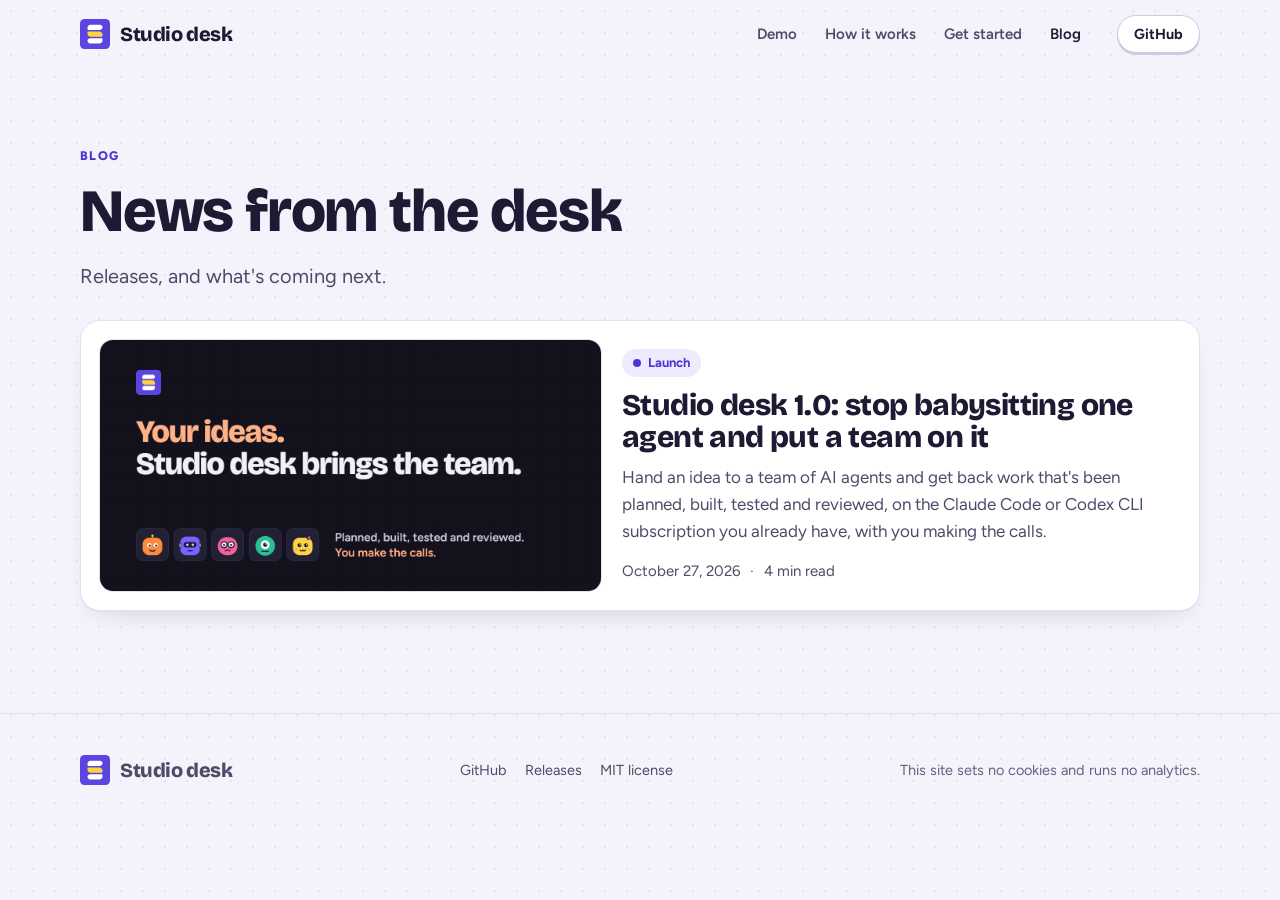
==== commit 1cc7d089: "A live demo of the dashboard, a team section, a roadmap, and a cleaner landing page The demo (demo/)" ====
--- a/blog/index.html
+++ b/blog/index.html
@@ -31,6 +31,7 @@
       <div class="wrap nav__inner">
         <a class="brand" href="../"><img src="../assets/logo.svg" alt="" width="30" height="30" />Studio desk</a>
         <nav class="nav__links" aria-label="Site">
+          <a class="nav__hide" href="../demo/">Demo</a>
           <a class="nav__hide" href="../#how">How it works</a>
           <a class="nav__hide" href="../#start">Get started</a>
           <a href="./" aria-current="page">Blog</a>
--- a/assets/site.css
+++ b/assets/site.css
@@ -413,44 +413,36 @@
   }
 }
 
-/* Hero */
+/* Hero: the pitch, centered over the live demo */
 .hero {
   position: relative;
-  padding: clamp(40px, 7vw, 88px) 0 clamp(48px, 7vw, 96px);
-  /* the glow behind it never widens the page */
+  padding-top: clamp(40px, 6.5vw, 88px);
   overflow-x: clip;
 }
 .hero::before {
   content: '';
   position: absolute;
-  inset: -10% 0 auto 50%;
-  width: min(900px, 90vw);
-  height: 640px;
-  transform: translateX(-30%);
+  left: 50%;
+  top: -120px;
+  width: min(1100px, 120vw);
+  height: 760px;
+  transform: translateX(-50%);
   background: radial-gradient(closest-side, var(--glow), transparent);
   pointer-events: none;
   z-index: -1;
 }
-.hero__grid {
-  display: grid;
-  grid-template-columns: minmax(0, 1fr);
-  gap: clamp(36px, 5vw, 56px);
-  align-items: center;
-}
-@media (min-width: 980px) {
-  .hero__grid {
-    grid-template-columns: minmax(0, 1.02fr) minmax(0, 1fr);
-  }
+.hero__text {
+  display: grid;
+  justify-items: center;
+  max-width: 900px;
+  margin: 0 auto;
+  text-align: center;
 }
 .hero h1 {
-  font-size: clamp(40px, 4.4vw, 62px);
-  line-height: 1.04;
-  letter-spacing: -0.03em;
-}
-@media (max-width: 979px) {
-  .hero h1 {
-    font-size: clamp(40px, 8.4vw, 64px);
-  }
+  margin-top: 22px;
+  font-size: clamp(44px, 6.4vw, 84px);
+  line-height: 1;
+  letter-spacing: -0.035em;
 }
 .hero h1 .line {
   display: block;
@@ -458,11 +450,13 @@
 }
 .hero .lead {
   margin-top: 22px;
-  max-width: 34em;
+  max-width: 35em;
+  text-wrap: pretty;
 }
 .hero__actions {
   display: flex;
   flex-wrap: wrap;
+  justify-content: center;
   align-items: center;
   gap: 12px;
   margin-top: 30px;
@@ -470,8 +464,642 @@
 .hero__facts {
   display: flex;
   flex-wrap: wrap;
+  justify-content: center;
   gap: 8px;
-  margin-top: 26px;
+  margin-top: 22px;
+}
+.pill {
+  display: inline-flex;
+  align-items: center;
+  gap: 10px;
+  padding: 5px 14px 5px 5px;
+  border-radius: 999px;
+  border: 1.5px solid var(--line-2);
+  background: var(--surface);
+  color: var(--ink-2);
+  font-size: 14.5px;
+  font-weight: 600;
+  text-decoration: none;
+  box-shadow: var(--shadow-card);
+  transition:
+    border-color 0.2s,
+    color 0.2s,
+    transform 0.2s var(--ease);
+}
+.pill:hover {
+  color: var(--ink);
+  border-color: var(--brand);
+  transform: translateY(-1px);
+}
+.pill__tag {
+  padding: 3px 9px;
+  border-radius: 999px;
+  background: var(--brand);
+  color: #fff;
+  font-size: 11.5px;
+  font-weight: 800;
+  letter-spacing: 0.06em;
+  text-transform: uppercase;
+}
+.chip--xs {
+  height: 22px;
+  padding: 0 8px;
+  gap: 5px;
+  font-size: 11.5px;
+}
+.chip--xs .chip__dot {
+  width: 6px;
+  height: 6px;
+}
+
+/* The demo: the real dashboard in a window, with the team perched on top */
+.wrap--wide {
+  max-width: calc(1280px + 2 * var(--gutter));
+}
+.stage {
+  position: relative;
+  padding: clamp(84px, 9vw, 112px) 0 clamp(56px, 8vw, 96px);
+}
+.stage::before {
+  content: '';
+  position: absolute;
+  inset: 36% 6% 10%;
+  background: radial-gradient(closest-side, color-mix(in srgb, var(--brand) 26%, transparent), transparent);
+  filter: blur(40px);
+  pointer-events: none;
+  z-index: -1;
+}
+.window {
+  position: relative;
+  border-radius: 22px;
+  border: 1.5px solid var(--line-2);
+  background: var(--surface);
+  box-shadow:
+    0 0 0 7px color-mix(in srgb, var(--brand) 9%, transparent),
+    0 50px 90px -46px rgba(0, 0, 0, 0.75);
+}
+.window__bar {
+  display: flex;
+  align-items: center;
+  gap: 14px;
+  height: 46px;
+  padding: 0 16px;
+  border-bottom: 1.5px solid var(--line);
+}
+.window__dots {
+  display: flex;
+  gap: 7px;
+}
+.window__dots span {
+  width: 11px;
+  height: 11px;
+  border-radius: 50%;
+  background: var(--line-2);
+}
+.window__dots span:first-child {
+  background: #f0679a;
+}
+.window__dots span:nth-child(2) {
+  background: #ffd23f;
+}
+.window__dots span:last-child {
+  background: #3ccb83;
+}
+.window__title {
+  flex: 1;
+  display: inline-flex;
+  align-items: center;
+  justify-content: flex-start;
+  gap: 8px;
+  font-size: 13.5px;
+  font-weight: 700;
+  color: var(--ink-3);
+}
+.window__open {
+  display: inline-flex;
+  align-items: center;
+  gap: 6px;
+  font-size: 13.5px;
+  font-weight: 700;
+  text-decoration: none;
+}
+/* The demo keeps the app's desktop layout: site.js draws it at desktop width and scales it to the window. */
+.window__viewport {
+  height: clamp(640px, 82vh, 860px);
+  overflow: hidden;
+  border-radius: 0 0 20px 20px;
+  background: var(--bg);
+}
+.window__screen {
+  display: block;
+  width: 100%;
+  height: 100%;
+  border: 0;
+  transform-origin: 0 0;
+  background: var(--bg);
+}
+.perch {
+  position: absolute;
+  top: 0;
+  left: 50%;
+  display: flex;
+  gap: 10px;
+  transform: translate(-50%, -74%);
+  pointer-events: auto;
+}
+.perch .face {
+  transition: transform 0.35s var(--ease);
+}
+.perch .face:hover {
+  transform: translateY(-6px) rotate(-6deg);
+}
+.perch .face:hover .face-open {
+  display: none;
+}
+.perch .face:hover .face-happy {
+  display: block;
+}
+.stage__caption {
+  max-width: 46em;
+  margin: 22px auto 0;
+  text-align: center;
+  color: var(--ink-3);
+  font-size: 15.5px;
+  text-wrap: pretty;
+}
+.poster {
+  display: none;
+}
+@media (max-width: 760px) {
+  .window__viewport {
+    display: none;
+  }
+  .poster {
+    display: grid;
+    justify-items: center;
+    gap: 14px;
+    padding: 32px 22px 28px;
+    text-align: center;
+  }
+  .poster h2 {
+    font-size: 28px;
+  }
+  .poster p {
+    color: var(--ink-2);
+    max-width: 24em;
+  }
+  .poster__faces {
+    display: flex;
+    gap: 8px;
+  }
+  .perch {
+    display: none;
+  }
+  .stage {
+    padding-top: 40px;
+  }
+}
+
+/* The team: each role with its face; a hover cheers it up */
+.team {
+  display: grid;
+  gap: 16px;
+  grid-template-columns: repeat(auto-fill, minmax(min(100%, 300px), 1fr));
+}
+.member {
+  display: grid;
+  align-content: start;
+  gap: 12px;
+  padding: 24px;
+  transition:
+    transform 0.25s var(--ease),
+    box-shadow 0.25s var(--ease),
+    border-color 0.25s;
+}
+.member:hover {
+  transform: translateY(-4px);
+  box-shadow: var(--shadow-lift);
+  border-color: color-mix(in srgb, var(--tint) 55%, var(--line));
+}
+.member__face {
+  display: grid;
+  place-items: center;
+  width: 92px;
+  height: 92px;
+  margin-bottom: 6px;
+  border-radius: 28px;
+  background: color-mix(in srgb, var(--tint) 16%, var(--surface-2));
+  border: 2px solid color-mix(in srgb, var(--tint) 28%, var(--line));
+  color: var(--ink-3);
+  transition: transform 0.4s var(--ease);
+}
+.member:hover .member__face {
+  transform: rotate(-5deg) scale(1.04);
+}
+.member:hover .face-open {
+  display: none;
+}
+.member:hover .face-happy {
+  display: block;
+}
+.member h3 {
+  font-size: 22px;
+}
+.member p {
+  color: var(--ink-2);
+  font-size: 16px;
+}
+.member--yours {
+  border: 1.5px dashed var(--line-2);
+  border-radius: var(--radius-xl);
+  background: transparent;
+}
+.member--yours .member__face {
+  border-style: dashed;
+}
+.member__made {
+  display: block;
+  margin-top: 4px;
+  font-family: var(--font-sans);
+  font-size: 14px;
+  font-weight: 700;
+  letter-spacing: 0;
+  color: var(--brand-text);
+}
+.member__made:empty {
+  display: none;
+}
+.member__shuffle {
+  justify-self: start;
+}
+
+/* How it works: one loop, with the way back drawn under the review */
+.loop {
+  position: relative;
+  display: grid;
+  gap: 10px;
+  margin: 0;
+  padding: 0;
+  list-style: none;
+}
+.loop__stop {
+  position: relative;
+  display: grid;
+  grid-template-columns: auto minmax(0, 1fr);
+  column-gap: 16px;
+  align-items: center;
+  padding: 10px 0;
+}
+.loop__stop h3 {
+  font-size: 19px;
+}
+.loop__stop p {
+  grid-column: 2;
+  color: var(--ink-2);
+  font-size: 15.5px;
+}
+.loop__mark {
+  grid-row: span 2;
+  position: relative;
+  z-index: 1;
+  display: grid;
+  grid-auto-flow: column;
+  place-items: center;
+  gap: 2px;
+  width: 76px;
+  height: 76px;
+  border-radius: 24px;
+  background: var(--surface);
+  border: 1.5px solid var(--line);
+  box-shadow: var(--shadow-card);
+  color: var(--brand-text);
+}
+.loop__mark--you {
+  background: var(--you-soft);
+  border-color: color-mix(in srgb, var(--you-dot) 45%, var(--line));
+  color: var(--you);
+}
+.loop__mark--done {
+  background: var(--ok-soft);
+  border-color: color-mix(in srgb, var(--ok-dot) 45%, var(--line));
+  color: var(--ok);
+}
+.loop::before {
+  content: '';
+  position: absolute;
+  left: 37px;
+  top: 40px;
+  bottom: 120px;
+  border-left: 2px dashed var(--line-2);
+}
+.loop__back {
+  display: grid;
+  gap: 6px;
+  padding: 14px 16px;
+  border-radius: var(--radius-lg);
+  border: 1.5px dashed color-mix(in srgb, var(--bad-dot) 50%, var(--line));
+  background: color-mix(in srgb, var(--bad-soft) 60%, transparent);
+  color: var(--ink-2);
+  font-size: 15.5px;
+}
+.loop__arrow {
+  display: none;
+}
+.loop__backtext {
+  display: flex;
+  flex-wrap: wrap;
+  align-items: center;
+  gap: 8px 10px;
+}
+@media (min-width: 1000px) {
+  .loop {
+    grid-template-columns: repeat(6, minmax(0, 1fr));
+    column-gap: 14px;
+  }
+  .loop::before {
+    left: 8%;
+    right: 8%;
+    top: 38px;
+    bottom: auto;
+    border-left: 0;
+    border-top: 2px dashed var(--line-2);
+  }
+  .loop__stop {
+    grid-template-columns: minmax(0, 1fr);
+    justify-items: center;
+    align-content: start;
+    gap: 8px;
+    padding: 0;
+    text-align: center;
+  }
+  .loop__mark {
+    grid-row: auto;
+    margin-bottom: 8px;
+  }
+  .loop__stop p {
+    grid-column: auto;
+  }
+  .loop__back {
+    grid-column: 4 / 6;
+    margin-top: 8px;
+    padding: 0;
+    border: 0;
+    background: none;
+    justify-items: center;
+    text-align: center;
+  }
+  .loop__arrow {
+    display: block;
+    color: var(--bad-dot);
+  }
+  .loop__backtext {
+    justify-content: center;
+    max-width: 30em;
+  }
+}
+
+/* Why you'll like it: tiles, each with a small piece of the app */
+.bento {
+  display: grid;
+  gap: 16px;
+}
+@media (min-width: 760px) {
+  .bento {
+    grid-template-columns: repeat(2, minmax(0, 1fr));
+  }
+}
+@media (min-width: 1040px) {
+  .bento {
+    grid-template-columns: repeat(6, minmax(0, 1fr));
+  }
+  .tile {
+    grid-column: span 2;
+  }
+  .tile--wide {
+    grid-column: span 3;
+  }
+}
+.tile {
+  display: flex;
+  flex-direction: column;
+  gap: 10px;
+  padding: 24px;
+  overflow: hidden;
+  transition:
+    transform 0.25s var(--ease),
+    box-shadow 0.25s var(--ease),
+    border-color 0.25s;
+}
+.tile:hover {
+  transform: translateY(-3px);
+  box-shadow: var(--shadow-lift);
+  border-color: var(--line-2);
+}
+.tile h3 {
+  font-size: 22px;
+}
+.tile > p {
+  color: var(--ink-2);
+}
+.vignette {
+  margin-top: auto;
+  padding: 16px;
+  border-radius: 16px;
+  background: var(--bg);
+  border: 1.5px solid var(--line);
+  font-size: 14px;
+  line-height: 1.5;
+}
+.tile > p + .vignette {
+  margin-top: 14px;
+}
+.v-msg {
+  display: flex;
+  gap: 10px;
+  align-items: flex-start;
+}
+.v-bubble {
+  display: grid;
+  gap: 8px;
+  padding: 10px 12px;
+  border-radius: 4px 14px 14px 14px;
+  background: var(--surface-2);
+  border: 1.5px solid var(--line);
+}
+.v-line code {
+  margin: 0 6px;
+  padding: 1px 6px;
+  border-radius: 6px;
+  background: var(--surface);
+  border: 1px solid var(--line);
+  font-size: 12px;
+}
+.v-after {
+  display: flex;
+  flex-wrap: wrap;
+  align-items: center;
+  gap: 8px 10px;
+  margin-top: 12px;
+  padding-left: 46px;
+}
+.v-decision {
+  display: grid;
+  gap: 10px;
+}
+.v-decision__head,
+.v-stats,
+.v-actions {
+  display: flex;
+  flex-wrap: wrap;
+  align-items: center;
+  gap: 8px 14px;
+}
+.v-decision__head {
+  justify-content: space-between;
+}
+.v-decision > b {
+  font-family: var(--font-display);
+  font-size: 17px;
+}
+.v-add {
+  color: var(--ok);
+}
+.v-del {
+  color: var(--bad);
+}
+.v-btn {
+  display: inline-flex;
+  align-items: center;
+  min-height: 34px;
+  padding: 0 14px;
+  border-radius: 999px;
+  border: 1.5px solid var(--line-2);
+  font-weight: 700;
+}
+.v-btn--primary {
+  background: var(--brand);
+  border-color: var(--brand-press);
+  color: #fff;
+}
+.v-log {
+  display: grid;
+  gap: 6px;
+  font-family: var(--font-mono);
+  font-size: 12.5px;
+  color: var(--ink-2);
+}
+.v-log i {
+  margin-right: 10px;
+  font-style: normal;
+  color: var(--ink-3);
+}
+.v-log .v-bad {
+  color: var(--bad);
+}
+.v-log .v-ok {
+  color: var(--ok);
+}
+.v-tools {
+  display: grid;
+  grid-template-columns: repeat(2, minmax(0, 1fr));
+  gap: 10px;
+}
+.v-tool {
+  display: grid;
+  gap: 2px;
+  padding: 12px;
+  border-radius: 12px;
+  background: var(--surface-2);
+  border: 1.5px solid var(--line);
+}
+.v-pause {
+  display: flex;
+  flex-wrap: wrap;
+  align-items: center;
+  gap: 10px;
+  color: var(--ink-3);
+}
+
+/* Roadmap: out now, being built, next, later */
+.roadmap {
+  display: grid;
+  gap: 16px;
+}
+@media (min-width: 720px) {
+  .roadmap {
+    grid-template-columns: repeat(2, minmax(0, 1fr));
+  }
+}
+@media (min-width: 1100px) {
+  .roadmap {
+    grid-template-columns: repeat(4, minmax(0, 1fr));
+  }
+}
+.lane {
+  --dot: var(--wait-dot, #77738f);
+  display: flex;
+  flex-direction: column;
+  align-items: flex-start;
+  gap: 12px;
+  padding: 22px;
+}
+.lane h3 {
+  font-size: 24px;
+}
+.lane--now {
+  --dot: var(--ok-dot);
+  border-color: color-mix(in srgb, var(--ok-dot) 45%, var(--line));
+  background: linear-gradient(180deg, color-mix(in srgb, var(--ok-soft) 70%, var(--surface)), var(--surface) 45%);
+}
+.lane--next {
+  --dot: var(--live-dot);
+  border-color: color-mix(in srgb, var(--live-dot) 40%, var(--line));
+}
+.lane--then {
+  --dot: var(--brand);
+}
+.lane--later {
+  background: transparent;
+  box-shadow: none;
+  border-style: dashed;
+}
+.lane ul {
+  display: grid;
+  gap: 12px;
+  margin: 4px 0 0;
+  padding: 0;
+  list-style: none;
+}
+.lane li {
+  position: relative;
+  padding-left: 18px;
+  font-size: 15px;
+  color: var(--ink-2);
+}
+.lane li::before {
+  content: '';
+  position: absolute;
+  left: 0;
+  top: 0.55em;
+  width: 8px;
+  height: 8px;
+  border-radius: 50%;
+  background: var(--dot);
+}
+.lane li strong {
+  display: block;
+  font-size: 16px;
+  color: var(--ink);
+}
+.roadmap__note {
+  margin-top: 20px;
+  color: var(--ink-3);
+  font-size: 15px;
+}
+
+/* A face whose pupils follow the pointer (site.js) moves them gently */
+[data-gaze] .sd-avatar__pupils {
+  transition: transform 0.25s ease-out;
 }
 
 /* Entrance on load, then reveal on scroll. Without scripts, everything simply shows. */
@@ -494,286 +1122,9 @@
   transform: none;
 }
 
-/* The flow: one idea through the team, drawn with the app's faces, chips and stage colors. Decorative: the steps
-   under "From idea to done" say the same in words. */
-.flow {
-  position: relative;
-  padding: 20px;
-  border-radius: 24px;
-  overflow: hidden;
-}
-.flow__top {
-  display: flex;
-  align-items: center;
-  justify-content: space-between;
-  gap: 12px;
-}
-.flow__title {
-  font-family: var(--font-display);
-  font-size: 15px;
-  font-weight: 800;
-  letter-spacing: -0.01em;
-  color: var(--ink-2);
-}
-.flow__idea {
-  display: flex;
-  gap: 12px;
-  align-items: flex-start;
-  margin-top: 14px;
-  padding: 14px 16px;
-  border-radius: var(--radius-lg);
-  background: var(--surface-2);
-  border: 1.5px solid var(--line);
-}
-.flow__bulb {
-  flex: none;
-  display: grid;
-  place-items: center;
-  width: 30px;
-  height: 30px;
-  border-radius: 10px;
-  background: var(--you-soft);
-  color: var(--you);
-}
-.flow__idea-label {
-  display: block;
-  font-size: 12px;
-  font-weight: 800;
-  letter-spacing: 0.08em;
-  text-transform: uppercase;
-  color: var(--ink-3);
-}
-.flow__idea-text {
-  display: block;
-  min-height: 1.5em;
-  font-size: 15.5px;
-  font-weight: 600;
-  line-height: 1.45;
-}
-.flow__caret {
-  display: inline-block;
-  width: 2px;
-  height: 1.05em;
-  margin-left: 1px;
-  vertical-align: -0.15em;
-  background: var(--brand-text);
-  animation: blink 0.9s steps(1) infinite;
-}
-.flow__caret[hidden] {
-  display: none;
-}
-.flow__track {
-  position: relative;
-  display: grid;
-  grid-template-columns: repeat(5, minmax(0, 1fr));
-  gap: 8px;
-  margin-top: 16px;
-}
-.flow__rail {
-  position: absolute;
-  left: 10%;
-  right: 10%;
-  top: 34px;
-  height: 3px;
-  border-radius: 3px;
-  background: var(--line);
-}
-.flow__rail-fill {
-  position: absolute;
-  inset: 0 auto 0 0;
-  width: 0;
-  border-radius: 3px;
-  background: linear-gradient(90deg, var(--brand), var(--live-dot));
-  transition:
-    width 0.7s var(--ease),
-    background 0.4s;
-}
-.flow__rail-fill.is-back {
-  background: linear-gradient(90deg, var(--brand), var(--bad-dot));
-}
-.station {
-  position: relative;
-  display: flex;
-  flex-direction: column;
-  align-items: center;
-  gap: 7px;
-  min-width: 0;
-  padding: 10px 4px 10px;
-  border-radius: var(--radius-lg);
-  text-align: center;
-}
-.station__tile {
-  position: relative;
-  display: grid;
-  place-items: center;
-  width: 52px;
-  height: 52px;
-  border-radius: 16px;
-  background: var(--surface-2);
-  border: 2px solid var(--line);
-  transition:
-    border-color 0.35s,
-    transform 0.35s var(--ease),
-    box-shadow 0.35s;
-}
-.station__badge {
-  position: absolute;
-  right: -7px;
-  top: -7px;
-  display: grid;
-  place-items: center;
-  width: 20px;
-  height: 20px;
-  border-radius: 50%;
-  border: 2px solid var(--surface);
-  color: #fff;
-  font-size: 11px;
-  font-weight: 900;
-  line-height: 1;
-  opacity: 0;
-  transform: scale(0.4);
-  transition:
-    opacity 0.3s,
-    transform 0.35s var(--ease),
-    background-color 0.3s;
-}
-.station__role {
-  font-size: 13px;
-  font-weight: 700;
-  color: var(--ink-2);
-}
-.station__note {
-  min-height: 1.3em;
-  font-size: 11.5px;
-  line-height: 1.3;
-  color: var(--ink-3);
-  transition: color 0.3s;
-}
-.station[data-state='active'] .station__tile {
-  border-color: var(--live-dot);
-  transform: translateY(-3px);
-  box-shadow: 0 0 0 4px var(--live-soft);
-  animation: ring 1.6s ease-out infinite;
-}
-.station[data-state='active'] .station__note {
-  color: var(--live);
-}
-.station[data-role='you'][data-state='active'] .station__tile {
-  border-color: var(--you-dot);
-  border-style: dashed;
-  box-shadow: 0 0 0 4px var(--you-soft);
-  animation: ring-you 1.6s ease-out infinite;
-}
-.station[data-role='you'][data-state='active'] .station__note {
-  color: var(--you);
-}
-.station[data-state='done'] .station__tile {
-  border-color: var(--ok-dot);
-}
-.station[data-state='done'] .station__badge {
-  opacity: 1;
-  transform: none;
-  background: var(--ok-dot);
-}
-.station[data-state='back'] .station__tile {
-  border-color: var(--bad-dot);
-}
-.station[data-state='back'] .station__badge {
-  opacity: 1;
-  transform: none;
-  background: var(--bad-dot);
-}
-.station[data-state='back'] .station__note {
-  color: var(--bad);
-}
-.you-face {
-  display: grid;
-  place-items: center;
-  width: 38px;
-  height: 38px;
-  border-radius: 12px;
-  background: var(--you-dot);
-  color: #1d1b33;
-}
-.flow__log {
-  list-style: none;
-  margin: 14px 0 0;
-  padding: 12px 14px;
-  height: 148px;
-  overflow: hidden;
-  border-radius: var(--radius-md);
-  background: var(--code-bg);
-  border: 1.5px solid var(--line);
-  font-family: var(--font-mono);
-  font-size: 12.5px;
-  line-height: 1.55;
-  display: flex;
-  flex-direction: column;
-  justify-content: flex-end;
-  -webkit-mask-image: linear-gradient(transparent, #000 38%);
-  mask-image: linear-gradient(transparent, #000 38%);
-}
-.flow__log:empty::before {
-  content: 'Every step lands here, on the record.';
-  color: var(--ink-3);
-  font-family: var(--font-sans);
-  font-size: 14px;
-}
-.flow__log li {
-  display: flex;
-  gap: 8px;
-  padding: 2px 0;
-  animation: logline 0.45s var(--ease);
-}
-.flow__log .who {
-  flex: none;
-  font-weight: 700;
-}
-.flow__log .what {
-  color: var(--ink-2);
-  min-width: 0;
-}
-.who--planner {
-  color: #ff8a3d;
-}
-.who--you {
-  color: var(--you);
-}
-.who--agent {
-  color: var(--brand-text);
-}
-.who--checks {
-  color: #2bbf95;
-}
-.who--reviewer {
-  color: #f0629b;
-}
-.who--done {
-  color: var(--ok);
-}
-@media (max-width: 520px) {
-  .flow {
-    padding: 14px;
-  }
-  .station__tile {
-    width: 44px;
-    height: 44px;
-    border-radius: 14px;
-  }
-  .flow__rail {
-    top: 30px;
-  }
-  .station__note {
-    display: none;
-  }
-  .station__role {
-    font-size: 11.5px;
-  }
-}
-
 /* Sections */
 .section {
-  padding: clamp(56px, 8vw, 104px) 0;
+  padding: clamp(52px, 6.5vw, 88px) 0;
 }
 .section--tint {
   background: linear-gradient(180deg, transparent, var(--surface) 18%, var(--surface) 82%, transparent);
@@ -788,150 +1139,6 @@
 }
 .section__head .lead {
   margin-top: 14px;
-}
-
-/* From idea to done: numbered steps on a line that draws itself */
-.steps {
-  position: relative;
-  display: grid;
-  gap: 14px;
-  margin: 0;
-  padding: 0;
-  list-style: none;
-  counter-reset: step;
-}
-@media (min-width: 900px) {
-  .steps {
-    grid-template-columns: repeat(3, minmax(0, 1fr));
-  }
-}
-.step {
-  position: relative;
-  display: flex;
-  gap: 14px;
-  padding: 20px;
-  counter-increment: step;
-  transition:
-    transform 0.25s var(--ease),
-    box-shadow 0.25s var(--ease),
-    border-color 0.25s;
-}
-.step::before {
-  content: counter(step);
-  flex: none;
-  display: grid;
-  place-items: center;
-  width: 34px;
-  height: 34px;
-  border-radius: 11px;
-  background: var(--brand-soft);
-  color: var(--brand-text);
-  font-family: var(--font-display);
-  font-weight: 800;
-}
-.step--you::before {
-  background: var(--you-soft);
-  color: var(--you);
-}
-.step h3 {
-  font-size: 18px;
-  letter-spacing: -0.01em;
-}
-.step p {
-  margin-top: 4px;
-  font-size: 15.5px;
-  color: var(--ink-2);
-}
-.step:hover,
-.feature:hover {
-  transform: translateY(-3px);
-  box-shadow: var(--shadow-lift);
-  border-color: var(--line-2);
-}
-.example {
-  display: grid;
-  gap: 18px;
-  align-items: center;
-  margin-top: 22px;
-  padding: 22px 24px;
-  border-radius: var(--radius-xl);
-  border: 1.5px dashed var(--line-2);
-}
-@media (min-width: 900px) {
-  .example {
-    grid-template-columns: auto minmax(0, 1fr);
-  }
-}
-.example p {
-  color: var(--ink-2);
-}
-.example strong {
-  color: var(--ink);
-}
-
-/* Why you'll like it */
-.features {
-  display: grid;
-  gap: 16px;
-}
-@media (min-width: 720px) {
-  .features {
-    grid-template-columns: repeat(2, minmax(0, 1fr));
-  }
-}
-@media (min-width: 1040px) {
-  .features {
-    grid-template-columns: repeat(6, minmax(0, 1fr));
-  }
-  .feature {
-    grid-column: span 2;
-  }
-  .feature--wide {
-    grid-column: span 3;
-  }
-}
-.feature {
-  padding: 26px;
-  transition:
-    transform 0.25s var(--ease),
-    box-shadow 0.25s var(--ease),
-    border-color 0.25s;
-}
-.feature__icon {
-  display: grid;
-  place-items: center;
-  width: 46px;
-  height: 46px;
-  border-radius: 14px;
-  background: var(--brand-soft);
-  color: var(--brand-text);
-  transition: transform 0.4s var(--ease);
-}
-.feature:hover .feature__icon {
-  transform: rotate(-6deg) scale(1.06);
-}
-.feature__icon--ok {
-  background: var(--ok-soft);
-  color: var(--ok);
-}
-.feature__icon--you {
-  background: var(--you-soft);
-  color: var(--you);
-}
-.feature__icon--live {
-  background: var(--live-soft);
-  color: var(--live);
-}
-.feature h3 {
-  margin-top: 16px;
-  font-size: 22px;
-}
-.feature p {
-  margin-top: 8px;
-  color: var(--ink-2);
-}
-.feature .faces {
-  margin-top: 18px;
 }
 
 /* Faces in a row, each on the app's agent tile */
@@ -1055,34 +1262,6 @@
   margin-top: 16px;
   color: var(--ink-2);
   font-size: 15.5px;
-}
-
-/* Good to know */
-.limits {
-  display: grid;
-  gap: 12px;
-  margin: 0;
-  padding: 0;
-  list-style: none;
-}
-@media (min-width: 900px) {
-  .limits {
-    grid-template-columns: repeat(2, minmax(0, 1fr));
-  }
-}
-.limits li {
-  padding: 18px 20px;
-  border-radius: var(--radius-lg);
-  background: var(--surface);
-  border: 1.5px solid var(--line);
-  color: var(--ink-2);
-  font-size: 15.5px;
-}
-.limits strong {
-  display: block;
-  margin-bottom: 2px;
-  color: var(--ink);
-  font-size: 16.5px;
 }
 
 /* Questions */
@@ -1148,9 +1327,7 @@
   padding: clamp(36px, 6vw, 64px) clamp(20px, 5vw, 56px);
   border-radius: 28px;
   text-align: center;
-  background:
-    radial-gradient(120% 140% at 50% 0%, var(--glow), transparent 60%),
-    var(--surface);
+  background: radial-gradient(120% 140% at 50% 0%, var(--glow), transparent 60%), var(--surface);
 }
 .cta h2 {
   font-size: clamp(32px, 4.6vw, 52px);
@@ -1301,18 +1478,14 @@
   margin-top: 14px;
 }
 
-/* A face drawn in by tools/build-faces.mjs; in the flow, its happy eyes show once its station is done */
+/* A face drawn in by tools/build-faces.mjs; its happy eyes show where a hover cheers it up */
 .face {
   display: inline-grid;
   place-items: center;
   line-height: 0;
 }
-.face .face-happy,
-.station[data-state='done'] .face .face-open {
+.face .face-happy {
   display: none;
-}
-.station[data-state='done'] .face .face-happy {
-  display: block;
 }
 
 /* The agents' faces move as they do in the app (bundle.css: sd-avatar) */
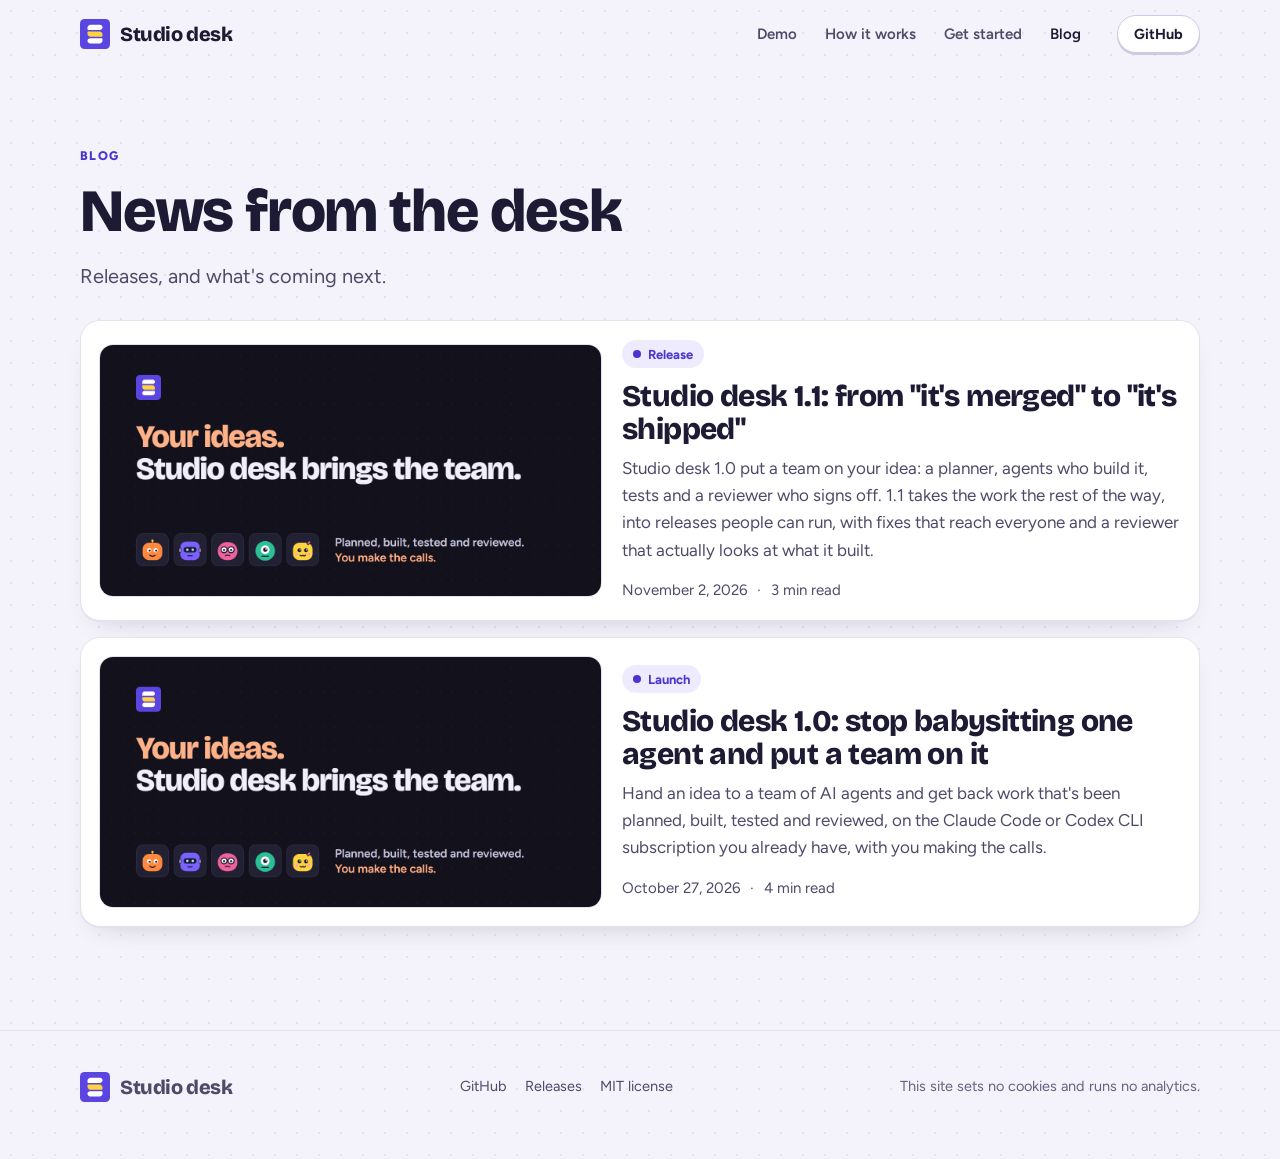
==== commit 32ce46c8: "The 1.1 post, from "it's merged" to "it's shipped", beside the 1.0 post and first on the blog Built " ====
--- a/blog/index.html
+++ b/blog/index.html
@@ -48,6 +48,19 @@
       </header>
       <ul class="posts">
         <li class="enter" style="--i: 3">
+          <a class="post-card card" href="studio-desk-1-1/">
+            <img src="../assets/social-preview.png" width="1280" height="640" alt="" />
+            <div>
+              <span class="chip chip--brand"><span class="chip__dot"></span>Release</span>
+              <h2 style="margin-top: 12px">Studio desk 1.1: from "it's merged" to "it's shipped"</h2>
+              <p>
+                Studio desk 1.0 put a team on your idea: a planner, agents who build it, tests and a reviewer who signs off. 1.1 takes the work the rest of the way, into releases people can run, with fixes that reach everyone and a reviewer that actually looks at what it built.
+              </p>
+              <p class="post-meta"><time datetime="2026-11-02">November 2, 2026</time><span aria-hidden="true">·</span><span>3 min read</span></p>
+            </div>
+          </a>
+        </li>
+        <li class="enter" style="--i: 4">
           <a class="post-card card" href="studio-desk-1-0/">
             <img src="../assets/social-preview.png" width="1280" height="640" alt="" />
             <div>
--- a/assets/site.css
+++ b/assets/site.css
@@ -255,6 +255,14 @@
 .btn--primary:hover {
   color: #fff;
 }
+.btn--ghost {
+  border-color: transparent;
+  background: transparent;
+  box-shadow: none;
+}
+.btn--ghost:hover {
+  background: var(--surface-2);
+}
 .btn--sm {
   min-height: 38px;
   padding: 0 16px;
@@ -732,6 +740,237 @@
 .member__shuffle {
   justify-self: start;
 }
+/* The plus on "Your specialists" opens the builder; once a specialist is made, its face sits there instead. */
+.member__add {
+  padding: 0;
+  font: inherit;
+  cursor: pointer;
+}
+.member__add:disabled {
+  cursor: default;
+}
+.member__add:not(:disabled):hover {
+  border-color: var(--tint);
+  color: var(--ink);
+}
+.member__spot {
+  display: grid;
+  place-items: center;
+}
+
+/* The specialist builder: the app's face picker (FacePicker in its design system), in a dialog. The face, large,
+   in the state shown; beside it a row of choices for each part, each choice the face with that one part changed. */
+.builder {
+  width: min(1000px, calc(100vw - 24px));
+  max-width: none;
+  max-height: calc(100dvh - 24px);
+  padding: 0;
+  border: 1.5px solid var(--line-2);
+  border-radius: 24px;
+  background: var(--surface);
+  color: var(--ink);
+  box-shadow: var(--shadow-lift);
+}
+.builder::backdrop {
+  background: rgba(10, 9, 18, 0.62);
+  backdrop-filter: blur(4px);
+}
+.builder[open] {
+  animation: enter 0.35s var(--ease);
+}
+.builder__form {
+  display: flex;
+  flex-direction: column;
+  max-height: calc(100dvh - 28px);
+}
+.builder__head {
+  display: flex;
+  align-items: center;
+  justify-content: space-between;
+  gap: 16px;
+  padding: 20px 24px 4px;
+}
+.builder__head h2 {
+  font-size: 26px;
+}
+.builder__close {
+  display: grid;
+  place-items: center;
+  width: 40px;
+  height: 40px;
+  border: 0;
+  border-radius: 50%;
+  background: transparent;
+  color: var(--ink-2);
+  cursor: pointer;
+}
+.builder__close:hover {
+  background: var(--surface-2);
+  color: var(--ink);
+}
+.builder__body {
+  display: flex;
+  flex-wrap: wrap;
+  gap: 26px;
+  align-items: flex-start;
+  padding: 16px 24px 20px;
+  overflow-y: auto;
+}
+.builder__hero {
+  flex: 0 0 280px;
+  display: flex;
+  flex-direction: column;
+  align-items: center;
+  gap: 14px;
+  text-align: center;
+}
+.builder__stage {
+  display: inline-grid;
+  place-items: center;
+  width: 196px;
+  height: 196px;
+  border-radius: 34px;
+  background: var(--surface-2);
+}
+.builder__name {
+  width: 100%;
+}
+.builder__name input {
+  width: 100%;
+  padding: 4px 8px;
+  border: 1.5px dashed transparent;
+  border-radius: 12px;
+  background: transparent;
+  color: var(--ink);
+  font: 800 28px/1.15 var(--font-display);
+  letter-spacing: -0.02em;
+  text-align: center;
+}
+.builder__name input:hover,
+.builder__name input:focus {
+  border-color: var(--line-2);
+  outline: none;
+}
+.builder__roles {
+  display: flex;
+  flex-wrap: wrap;
+  justify-content: center;
+  gap: 6px;
+}
+.builder__role {
+  min-height: 30px;
+  padding: 0 11px;
+  border: 1.5px solid var(--line);
+  border-radius: 999px;
+  background: var(--surface-2);
+  color: var(--ink-2);
+  font: 700 13px/1 var(--font-sans);
+  cursor: pointer;
+}
+.builder__role:hover {
+  border-color: var(--line-2);
+  color: var(--ink);
+}
+.builder__role[aria-checked='true'] {
+  border-color: var(--brand);
+  background: var(--brand-soft);
+  color: var(--brand-text);
+}
+.builder__tools {
+  display: flex;
+  flex-wrap: wrap;
+  justify-content: center;
+  gap: 8px;
+}
+.builder__meaning {
+  min-height: 2.9em;
+  color: var(--ink-3);
+  font-size: 14.5px;
+}
+.builder__parts {
+  flex: 1 1 520px;
+  min-width: 0;
+  display: flex;
+  flex-direction: column;
+  gap: 16px;
+}
+.partrow {
+  display: flex;
+  flex-direction: column;
+  gap: 8px;
+}
+.partrow__opts {
+  display: flex;
+  flex-wrap: wrap;
+  gap: 8px;
+}
+.partopt {
+  display: inline-grid;
+  place-items: center;
+  width: 56px;
+  height: 56px;
+  padding: 0;
+  border-radius: 16px;
+  border: 1.5px solid var(--line);
+  background: var(--surface-2);
+  cursor: pointer;
+  transition:
+    transform 0.2s var(--ease),
+    border-color 0.2s;
+}
+.partopt:hover {
+  border-color: var(--line-2);
+  transform: translateY(-2px);
+}
+.partopt[aria-checked='true'] {
+  border-color: var(--brand);
+  background: var(--brand-soft);
+  box-shadow: 0 0 0 1px var(--brand);
+}
+.colorpick {
+  width: 32px;
+  height: 32px;
+  padding: 0;
+  border-radius: 50%;
+  border: 2px solid var(--surface);
+  box-shadow: 0 0 0 1.5px var(--line-2);
+  cursor: pointer;
+  transition: transform 0.2s var(--ease);
+}
+.colorpick:hover {
+  transform: scale(1.1);
+}
+.colorpick[aria-checked='true'] {
+  box-shadow: 0 0 0 2.5px var(--brand);
+}
+.builder__foot {
+  display: flex;
+  flex-wrap: wrap;
+  align-items: center;
+  justify-content: space-between;
+  gap: 12px 20px;
+  padding: 16px 24px 20px;
+  border-top: 1.5px solid var(--line);
+}
+.builder__foot p {
+  color: var(--ink-3);
+  font-size: 14.5px;
+  max-width: 34em;
+}
+@media (max-width: 760px) {
+  .builder__hero {
+    flex: 1 1 100%;
+  }
+  .builder__stage {
+    width: 150px;
+    height: 150px;
+  }
+  .partopt {
+    width: 48px;
+    height: 48px;
+    border-radius: 14px;
+  }
+}
 
 /* How it works: one loop, with the way back drawn under the review */
 .loop {
@@ -1268,7 +1507,6 @@
 .faq {
   display: grid;
   gap: 10px;
-  max-width: 820px;
 }
 .faq details {
   border-radius: var(--radius-lg);
@@ -1521,6 +1759,57 @@
 .sd-avatar[data-state='stuck'] .sd-avatar__whole {
   transform: rotate(-6deg);
 }
+.sd-avatar .sd-avatar__mouth-alt {
+  opacity: 0;
+}
+.sd-avatar[data-state='talking'] .sd-avatar__mouth {
+  animation: sd-avatar-talk 0.38s steps(1) infinite;
+}
+.sd-avatar[data-state='talking'] .sd-avatar__mouth-alt {
+  opacity: 1;
+  animation: sd-avatar-talk-alt 0.38s steps(1) infinite;
+}
+.sd-avatar-ring {
+  display: inline-flex;
+  border-radius: 30%;
+  box-shadow:
+    0 0 0 4px var(--surface-2),
+    0 0 0 7px var(--live-dot);
+  animation: sd-avatar-ring calc(2s * var(--tempo, 1)) ease-out var(--delay, 0s) infinite;
+}
+@keyframes sd-avatar-talk {
+  0% {
+    opacity: 1;
+  }
+  50% {
+    opacity: 0;
+  }
+}
+@keyframes sd-avatar-talk-alt {
+  0% {
+    opacity: 0;
+  }
+  50% {
+    opacity: 1;
+  }
+}
+@keyframes sd-avatar-ring {
+  0% {
+    box-shadow:
+      0 0 0 4px var(--surface-2),
+      0 0 0 7px var(--live-dot);
+  }
+  70% {
+    box-shadow:
+      0 0 0 4px var(--surface-2),
+      0 0 0 16px transparent;
+  }
+  100% {
+    box-shadow:
+      0 0 0 4px var(--surface-2),
+      0 0 0 7px transparent;
+  }
+}
 
 @keyframes enter {
   from {
